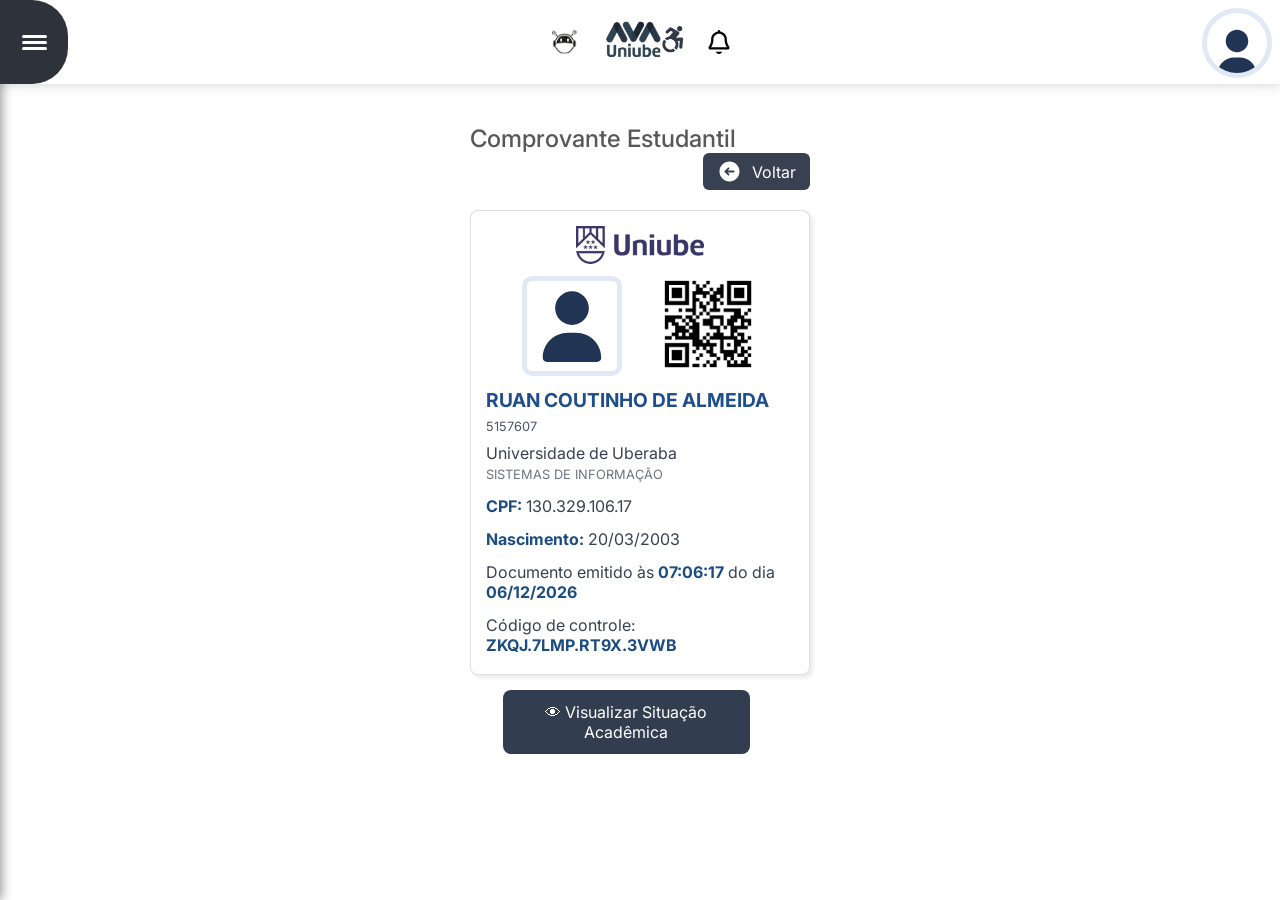
==== src/pages/comprovante.html @ 5fb4f606 "Inicial" ====
<!DOCTYPE html>
<html lang="en">
  <head>
    <meta charset="UTF-8" />
    <meta name="viewport" content="width=device-width, initial-scale=1.0" />
    <title>Ava Uniube</title>
    <link rel="stylesheet" href="../styles/reset.css" />
    <link rel="stylesheet" href="../styles/sideMenu.css" />
    <link rel="stylesheet" href="../styles/header.css" />
    <link rel="stylesheet" href="styles/comprovante.css" />
  </head>
  <body>
    <header>
      <div class="menu-btn" id="menu-btn">
        <span></span>
        <span></span>
        <span></span>
      </div>

      <nav class="side-menu" id="side-menu">
        <div class="menu-header">
          <a href="../../index.html"
            ><img src="../img/logo_branca.png" alt="Logo" class="logo"
          /></a>
        </div>

        <ul>
          <li>
            <img
              src="../img/svg/lightbulb-solid-full.svg"
              class="icon"
              alt=""
            />Destaques
          </li>
          <a href="../pages/cursos.html">
            <li>
              <img src="../img/svg/list-solid-full.svg" class="icon" alt="" />
              Meus cursos
            </li>
          </a>
          <li>
            <img
              src="../img/svg/envelope-solid-full-blue.svg"
              class="icon"
              alt=""
            />
            Comunicação
          </li>
          <li>
            <img src="../img/svg/building-solid-full.svg" class="icon" alt="" />
            Emprega Uniube
          </li>
          <li>
            <img
              src="../img/svg/calendar-check-solid-full.svg"
              class="icon"
              alt=""
            />
            Eventos
          </li>
          <li>
            <img
              src="../img/svg/handshake-angle-solid-full.svg"
              class="icon"
              alt=""
            />
            Preciso de ajuda
          </li>
          <li>
            <img
              src="../img/svg/screwdriver-wrench-solid-full.svg"
              class="icon"
              alt=""
            />
            Utilidades
          </li>
        </ul>
      </nav>

      <img src="../img/icone_robo.png" alt="Robot Icon" class="robot-icon" />

      <a href="../../index.html"><img src="../img/logo_cadeirante.png" alt="Logo" class="header-logo" /></a>

      <img
        src="../img/svg/bell-regular-full.svg"
        alt="Sino Icon"
        class="sino-icon"
      />

      <div class="profile-container">
        <img
          src="../img/svg/user-solid-full.svg"
          alt="Profile Icon"
          class="profile-icon"
        />
      </div>
    </header>
    <main>
      <div class="container">
        <div class="header">
          <h2>Comprovante Estudantil</h2>
          <a href="../../index.html" class="btn-back"
            ><img src="../img/svg/circle-arrow-down-solid-full.svg" alt="" />
            Voltar</a
          >
        </div>

        <div class="student-card">
          <img class="logo" src="../img/logo_uniube_novo.png" alt="" />

          <div class="qr-photo-container">
            <div class="photo">
              <img src="../img/svg/user-solid-full.svg" alt="" />
            </div>
            <div class="qr-area">
              <img src="../img/qr.png" alt="QR Code" />
            </div>
          </div>

          <div id="divInfo" class="info">
            
          </div>
        </div>

        <a href="autenticacao.html">
          <button class="btn-academic">👁 Visualizar Situação Acadêmica</button>
        </a>
      </div>
    </main>
    <script
      type="module"
      src="../js/comprovanteEstudantil.js"
    ></script>
  </body>
</html>
---- src/styles/sideMenu.css ----
/* --- BOTÃO HAMBÚRGUER --- */

.menu-btn {
  position: fixed;
  top: 0;
  left: 0;
  height: 5.276rem;
  width: 4.25rem;
  border-radius: 0 2.25rem 2.25rem 0;
  background-color: #2e333b;
  display: flex;
  justify-content: center;
  align-items: center;
  cursor: pointer;
  z-index: 1001;
  transition: all 0.3s ease;
}

.menu-btn span {
  position: absolute;
  width: 25px;
  height: 3px;
  background-color: white;
  border-radius: 2px;
  transition: all 0.3s ease;
}
.menu-btn span:nth-child(1) {
  transform: translateY(-6px);
}
.menu-btn span:nth-child(2) {
  transform: translateY(0);
}
.menu-btn span:nth-child(3) {
  transform: translateY(6px);
}

.menu-btn.active {
  left: 250px;
  width: 50px;
}

.menu-btn.active span:nth-child(1) {
  transform: rotate(45deg);
}
.menu-btn.active span:nth-child(2) {
  opacity: 0;
}
.menu-btn.active span:nth-child(3) {
  transform: rotate(-45deg);
}

/* --- MENU LATERAL --- */
.side-menu {
  position: fixed;
  top: 0;
  left: -300px; /* escondido inicialmente */
  width: 300px;
  height: 100%;
  background-color: #2e333b;
  color: white;
  box-shadow: 2px 0 10px rgba(0, 0, 0, 0.4);
  transition: left 0.3s ease;
  z-index: 1000;
  padding: 20px;
}

/* Quando ativo */
.side-menu.active {
  left: 0;
}

/* Cabeçalho do menu */
.menu-header {
  display: flex;
  align-items: center;
  justify-content: space-around;
  margin-bottom: 30px;
}

.menu-header .logo {
  width: 8rem;
}

/* Lista */
.side-menu ul {
  display: flex;
  flex-direction: column;
  gap: 5px;
  list-style: none;
  padding: 0;
}

.side-menu li {
  color: white;
  display: flex;
  align-items: center;
  gap: 10px;
  padding: 20px;
  border-radius: 8px;
  margin-bottom: 8px;
  font-weight: 400;
  font-size: 1rem;
  cursor: pointer;
  transition: background 0.3s;
}

.side-menu li:hover {
  background-color: #3a3f47;
}

.icon {
  height: 25px;
}
---- src/styles/header.css ----
header {
  height: 5.276rem;
  width: 100vw;
  display: flex;
  align-items: center;
  justify-content: center;
  background: #ffffff;
  box-shadow: rgb(0 0 0 / 4%) 0px 4px 20px, rgb(179 179 179 / 23%) 0px 4px 6px;
}

.robot-icon {
  height: 30px;
}

.header-logo {
  height: 40px;
  margin: 0 20px;
}

.sino-icon {
  height: 30px;
}

.profile-container {
  position: absolute;
  right: 8px;
  top: 8px;
  width: 70px;
  height: 70px;
  border-radius: 50%;
  border: 5px solid #e1e9f5;
  overflow: hidden;
}

.profile-container:hover {
  cursor: pointer;
}

.profile-container img {
  position: relative;
  top: 10px;
}
---- src/pages/styles/comprovante.css ----
/* Container geral */
.container {
  display: flex;
  padding: 20px;
  max-width: 380px;
  margin: auto;
  flex-direction: column;
  align-items: center;
}

/* Topo */
.header {
  display: flex;
  width: 100%;
  flex-direction: column;
  margin: 20px 0;
}

.header h2 {
  font-size: 1.5rem;
  color: #585858;
  margin: 0;
  font-weight: 500;
}

.btn-back {
  display: flex;
  align-items: center;
  background: #374151;
  align-self: flex-end;
  border: none;
  color: #fff;
  font-size: 1rem;
  font-weight: 400;
  padding: 6px 14px;
  border-radius: 6px;
  cursor: pointer;
}

.btn-back img {
    height: 25px;
    transform: rotate(90deg);
    margin-right: 10px;
}

/* Card */
.student-card {
  background: white;
  width: 100%;
  border-radius: 12px;
  padding: 15px;
  display: flex;
  align-items: center;
  flex-direction: column;
  border: 1px solid rgba(0, 0, 0, 0.125);
  border-radius: 0.5rem;
  box-shadow: rgb(149 157 165 / 20%) 3px 3px 4px 0px;
  gap: 10px;
}

.logo {
  width: 8rem;
}

.qr-photo-container {
  width: 100%;
  display: flex;
  align-items: center;
  justify-content: space-evenly;
}

/* Foto padrão */
.photo {
  max-width: 100px;
  width: 100%;
  max-height: 100px;
  border-radius: 6px;
  background-position: center;
  background-size: 55%;
  background-repeat: no-repeat;
  border-radius: 10px;
  border: 5px solid #e1e9f5;
  overflow: hidden;
}

.photo img {
  max-width: 100px;
  max-height: 100px;
}

/* QR Code */
.qr-area img {
  width: 100px;
  height: 100px;
}
.info {
    display: flex;
    flex-direction: column;
    gap: 5px;
}

/* Texto */
.info h3 {
  font-size: 1.2rem;
  color: #1f4e8c;
  margin: 0;
  margin-bottom: 2px;
}

.registration {
  font-size: 0.8rem;
  color: #4b5563;
}

.course {
  margin: 6px 0;
  font-size: 1rem;
  color: #374151;
}

.course span {
  font-size: 0.8rem;
  color: #6b7280;
}

.info p {
  font-size: 1rem;
  margin: 4px 0;
  color: #374151;
}

.info strong {
    color: #1b4d81;
}

.issued {
  margin-top: 8px;
}

.code {
  color: #1b4d81;
  font-weight: 700;
  font-size: 16px;
}

/* Botão inferior */
.btn-academic {
  width: 90%;
  background: #323e50;
  color: white;
  border: none;
  padding: 12px;
  font-weight: 400;
  font-size: 1rem;
  border-radius: 8px;
  margin-top: 15px;
  cursor: pointer;
}
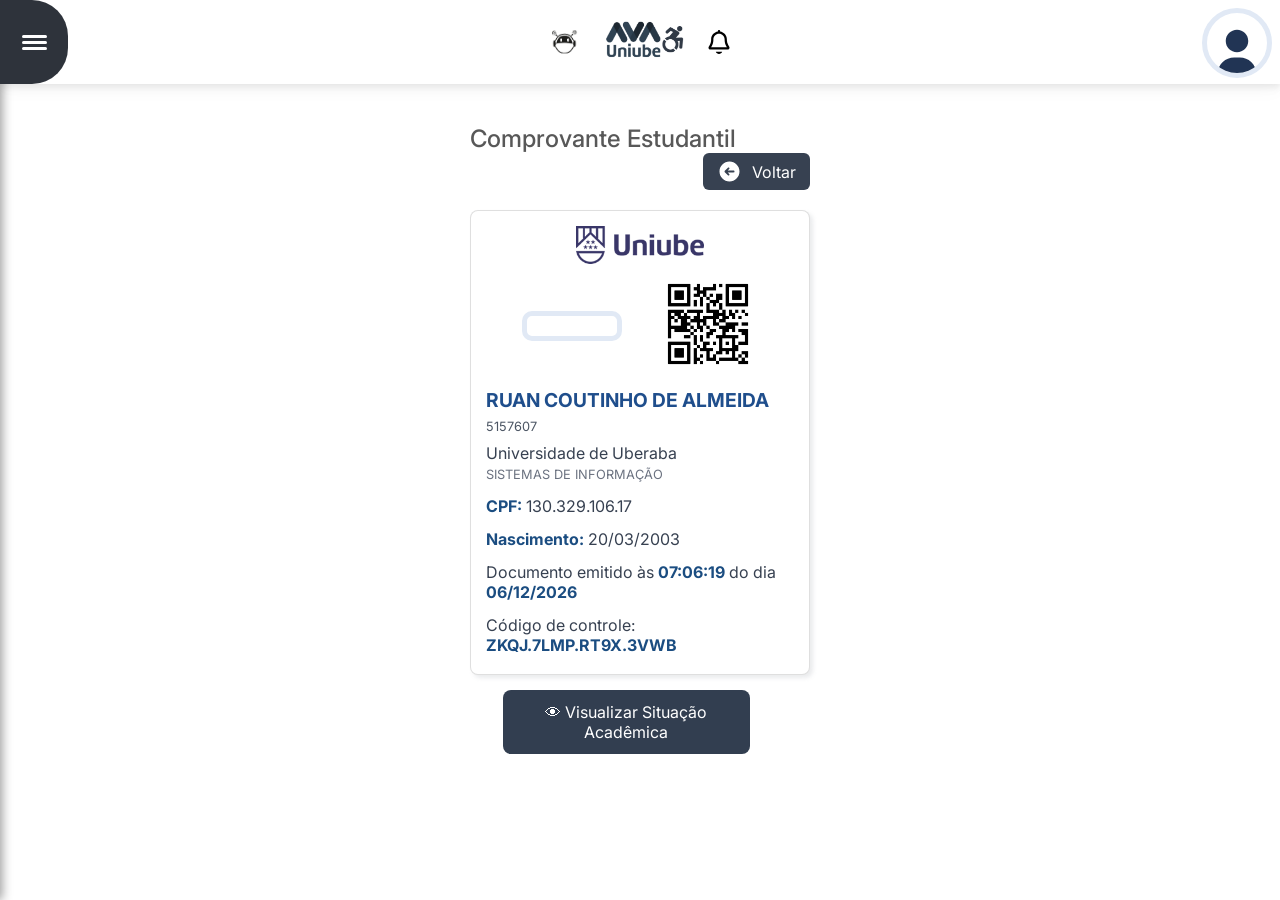
==== commit fbe6903e: "Update comprovante.html" ====
--- a/src/pages/comprovante.html
+++ b/src/pages/comprovante.html
@@ -110,7 +110,7 @@
 
           <div class="qr-photo-container">
             <div class="photo">
-              <img src="../img/svg/user-solid-full.svg" alt="" />
+              <img src="../img/img=perfil.jpeg" alt="" />
             </div>
             <div class="qr-area">
               <img src="../img/qr.png" alt="QR Code" />
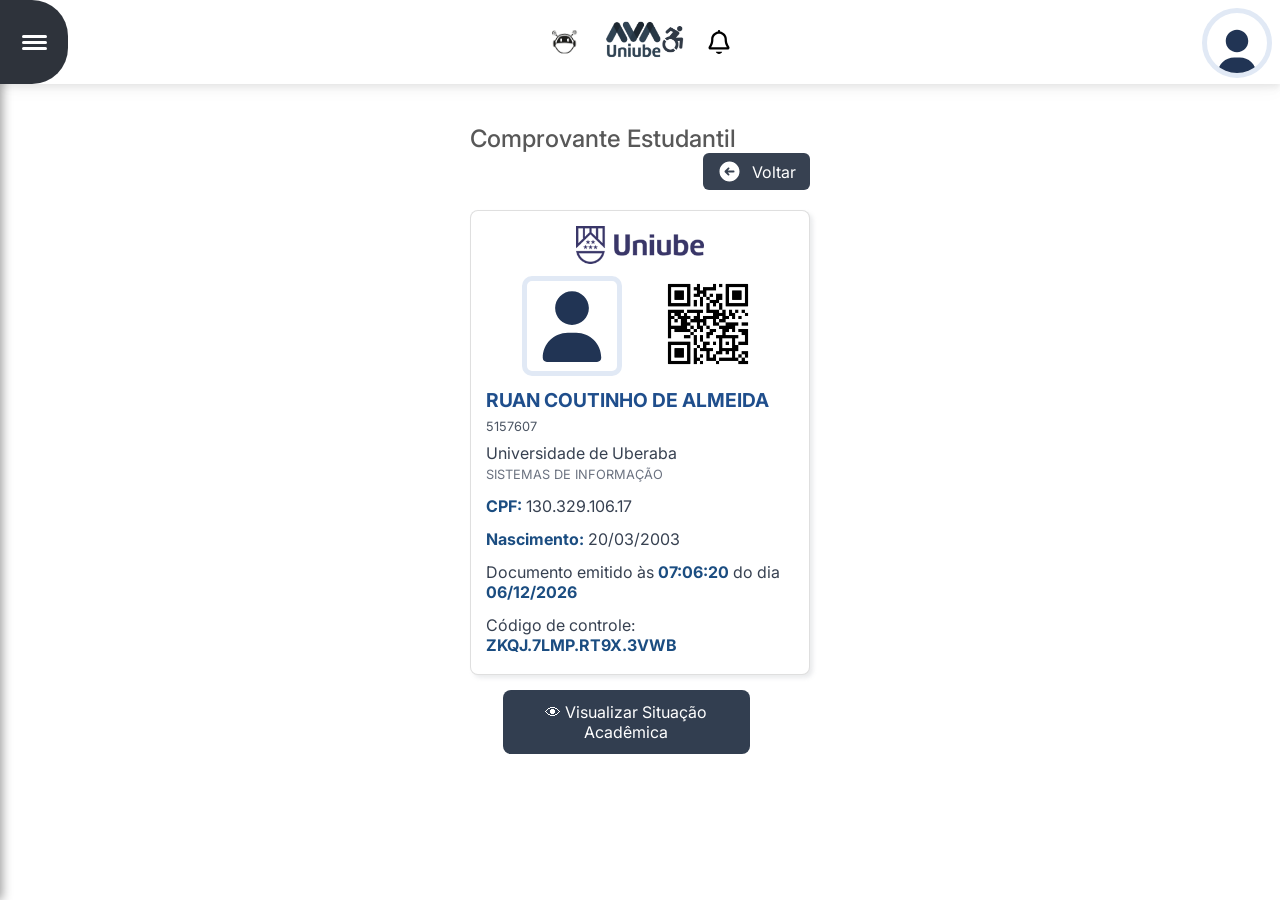
==== commit 7fa3b4f3: "Update comprovante.html" ====
--- a/src/pages/comprovante.html
+++ b/src/pages/comprovante.html
@@ -110,7 +110,7 @@
 
           <div class="qr-photo-container">
             <div class="photo">
-              <img src="../img/img=perfil.jpeg" alt="" />
+              <img src="../img/svg/user-solid-full.svg" alt="" />
             </div>
             <div class="qr-area">
               <img src="../img/qr.png" alt="QR Code" />
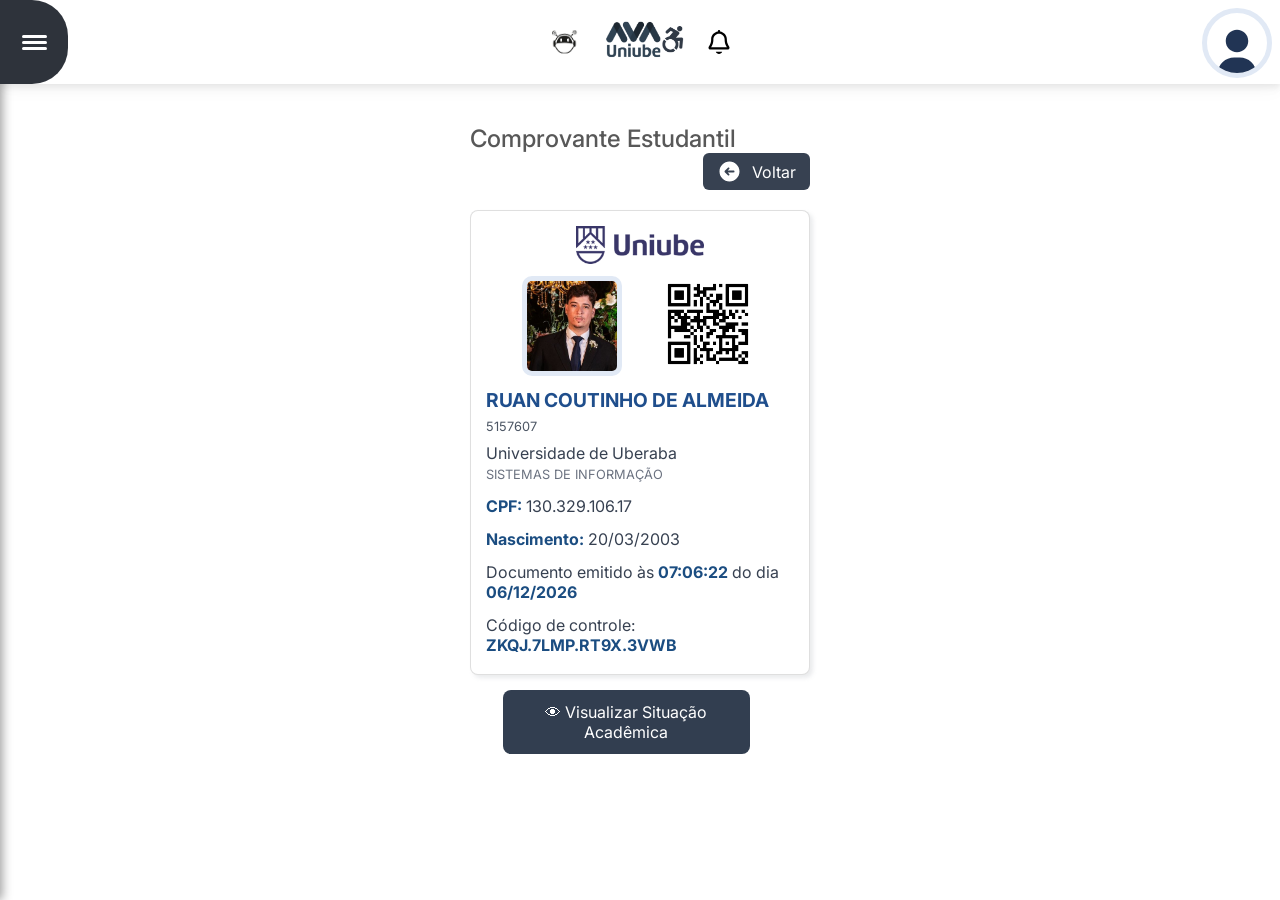
==== commit 36a0e51a: "Update comprovante.html" ====
--- a/src/pages/comprovante.html
+++ b/src/pages/comprovante.html
@@ -110,7 +110,7 @@
 
           <div class="qr-photo-container">
             <div class="photo">
-              <img src="../img/svg/user-solid-full.svg" alt="" />
+              <img src="../img/img-perfil.jpeg" alt="" />
             </div>
             <div class="qr-area">
               <img src="../img/qr.png" alt="QR Code" />
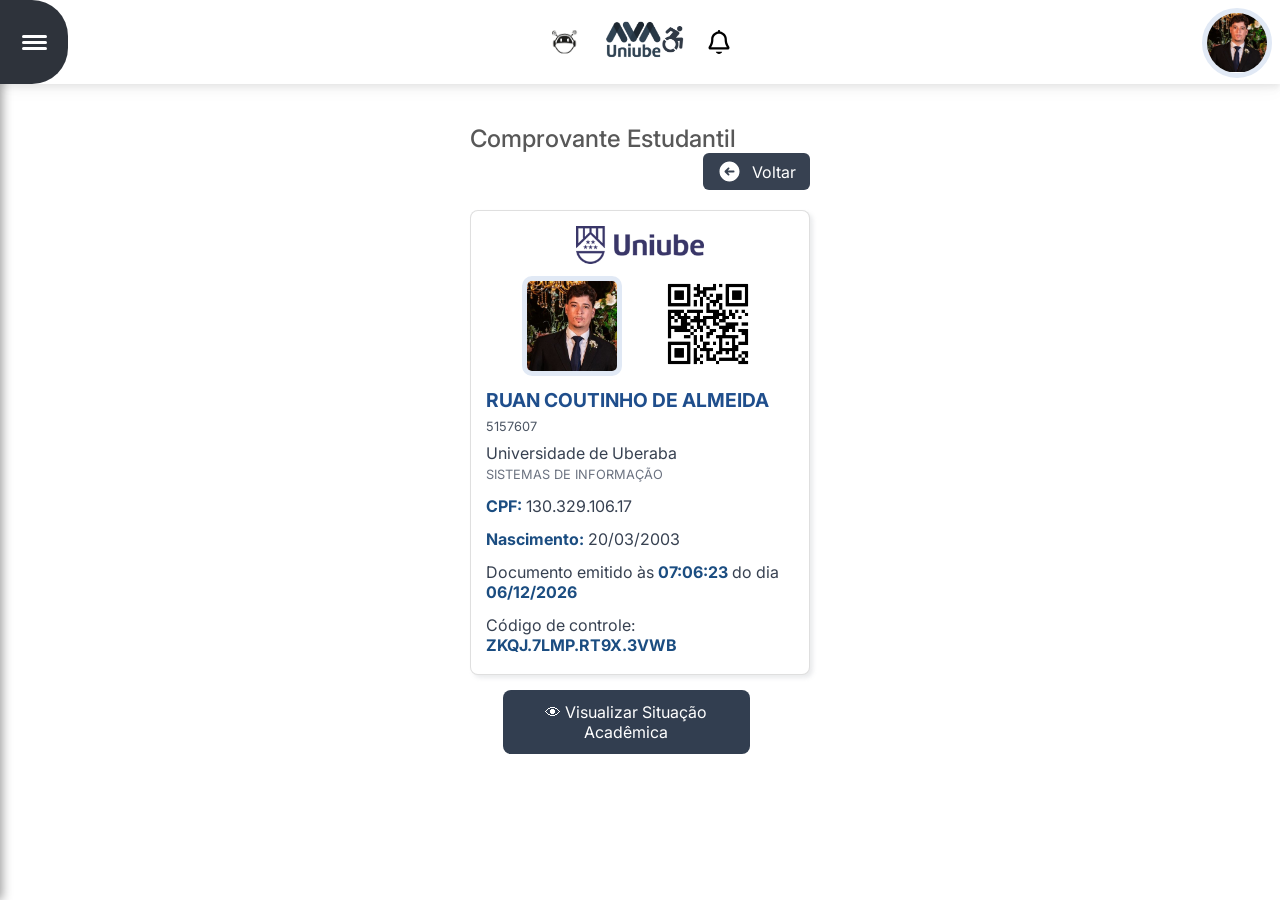
==== commit b09270ce: "Update comprovante.html" ====
--- a/src/pages/comprovante.html
+++ b/src/pages/comprovante.html
@@ -89,7 +89,7 @@
 
       <div class="profile-container">
         <img
-          src="../img/svg/user-solid-full.svg"
+          src="../img/img-perfil.jpeg"
           alt="Profile Icon"
           class="profile-icon"
         />
--- a/src/styles/header.css
+++ b/src/styles/header.css
@@ -38,5 +38,6 @@
 
 .profile-container img {
   position: relative;
-  top: 10px;
-}
+  width: 100%;
+  height: auto;
+
